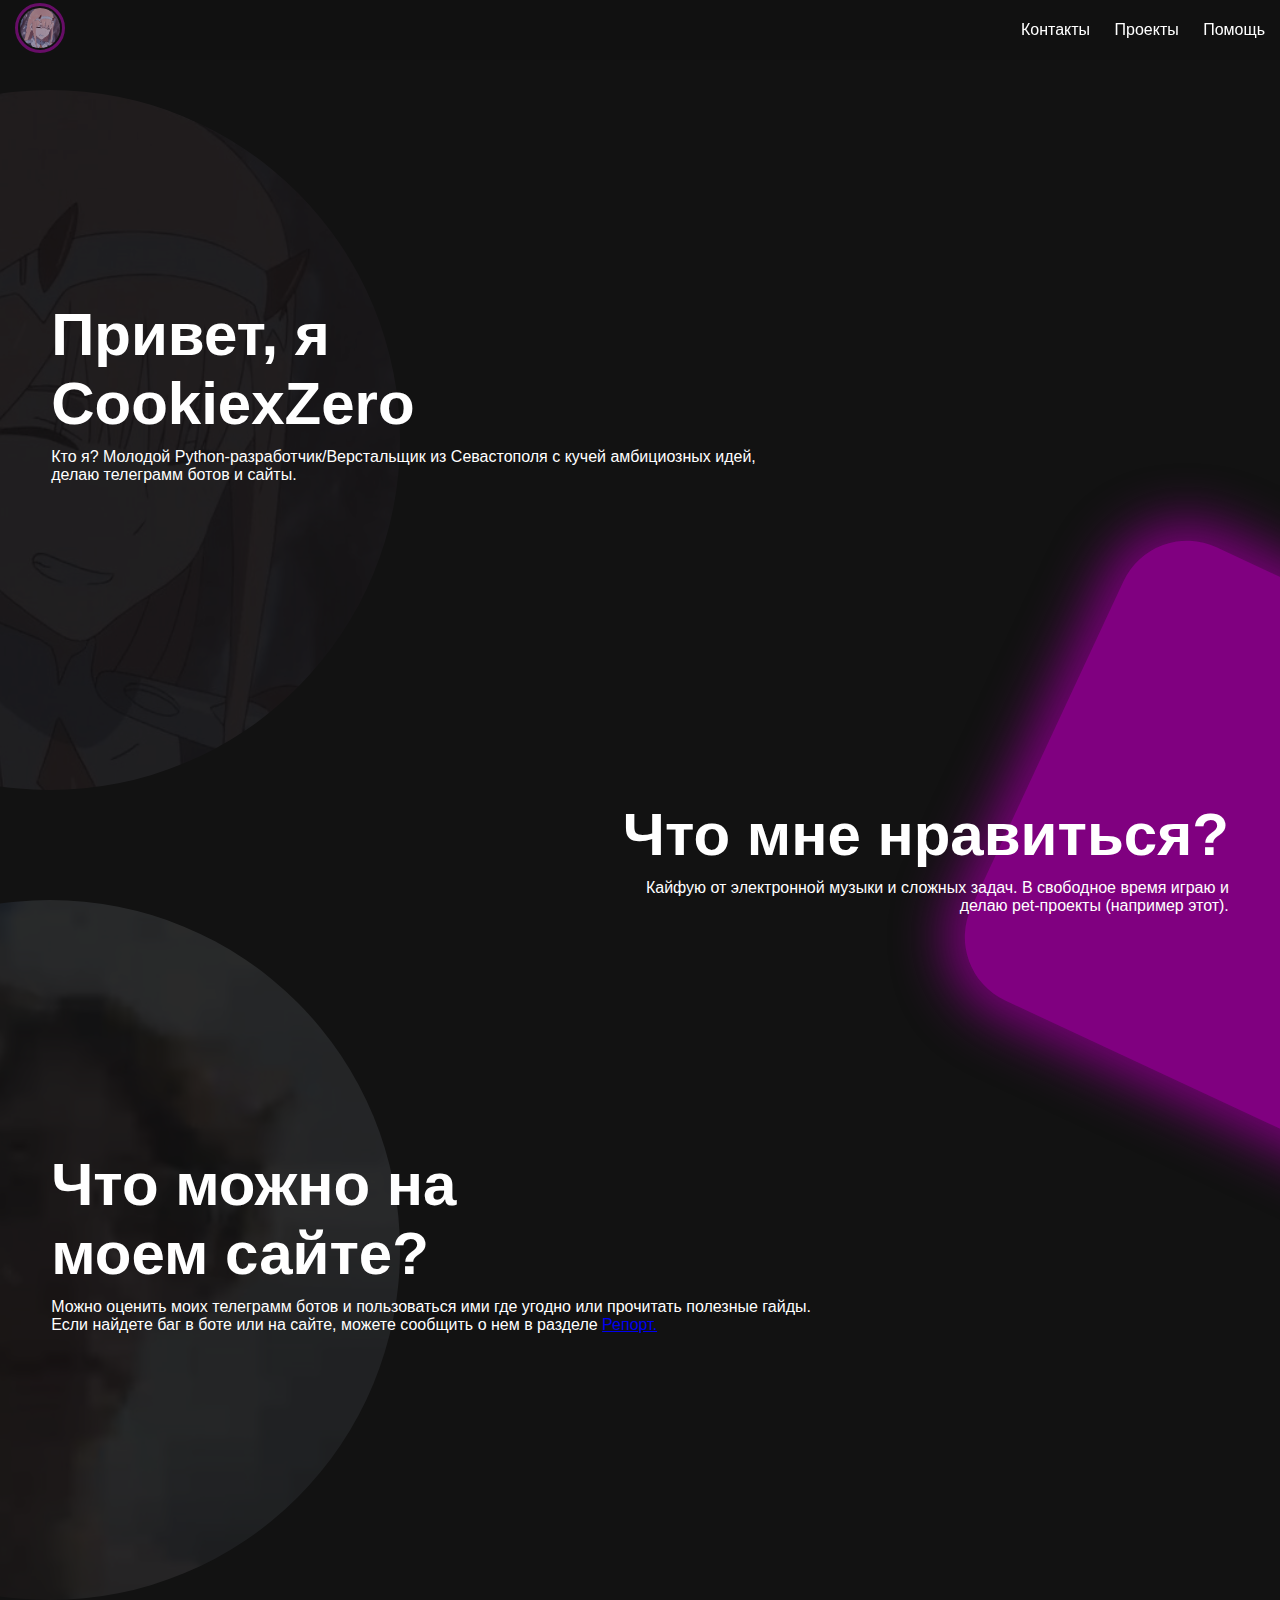
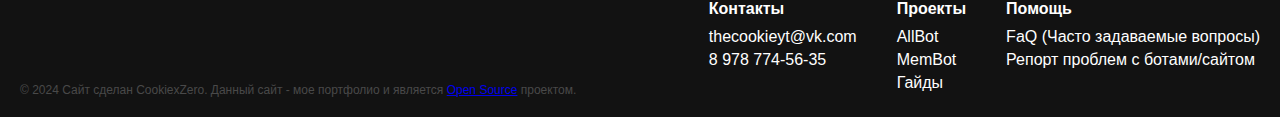
==== main/index.html @ 76f1d52a "огромный багфикс, мелкие фишки, переработка структуры сайта, изменение структуры папок" ====
<!DOCTYPE html>
<html lang="ru">
<head>
    <meta charset="UTF-8">
    <meta name="viewport" content="width=device-width, initial-scale=1.0">
    <title>Приветики) Давай знакомиться <3</title>
    <!-- линки файлов хз -->
    <link rel="stylesheet" href="/css/style.css">
    <link rel="stylesheet" href="/js/script.js">
</head>
<body>
    <!-- типо хеадер -->
    <header>
        <a href="index.html"><img src="/img/avatar.jpg" alt="Аватарка" class="avatar"></a>
        <nav>
            <a href="#link1">Контакты</a>
            <a href="#link2">Проекты</a>
            <a href="#link3">Помощь</a>
        </nav>
    </header>
    <div class="content">
        <img src="/img/avatar.jpg" alt="аватар" class="rotated-avatar">
        <div class="container1">
        <div class="text-container">
            <p class="title">Привет, я <br>CookiexZero</p>
            <p class="description">Кто я? Молодой Python-разработчик/Верстальщик из Севастополя с кучей амбициозных идей, <br>делаю телеграмм ботов и сайты.</p>
        </div>
        </div>
    

        <div class="rotated-square"></div>
        
    </div>
    <div class="content2">
    <div class="star-container">
        <img src="/img/photo2.JPG" alt="аватар тг" class="rotated-avatar rotated-avatar2">
    </div>  
        <div class="text-container-star">
          <h2 class="title-star">Что мне нравиться?</h2>
          <p class="description-star">Кайфую от электронной музыки и сложных задач. В свободное время играю и делаю pet-проекты (например этот).</p>
      </div>
      <div class="text3 text-container">
        <p class="title">Что можно на <br>моем сайте?</p>
            <p class="description">Можно оценить моих телеграмм ботов и пользоваться ими где угодно или прочитать полезные гайды. <br>Если найдете баг в боте или на сайте, можете сообщить о нем в разделе <a href="#">Репорт.</a></p>
      </div>
    
    </div>
    <footer>
        <div class="footer-content">
            <div class="footer-section">
                <h4>Контакты</h4>
                <ul>
                    <li><a href="mailto:thecookieyt@vk.com">thecookieyt@vk.com</a></li>
                    <li><a href="tel:+79787745635">8 978 774-56-35</a></li>
                </ul>
            </div>
            <div class="footer-section">
                <h4>Проекты</h4>
                <ul>
                    <li><a href="#">AllBot</a></li>
                    <li><a href="#">MemBot</a></li>
                    <li><a href="#">Гайды</a></li>
                </ul>
            </div>
            <div class="footer-section">
                <h4>Помощь</h4>
                <ul>
                    <li><a href="#">FaQ (Часто задаваемые вопросы)</a></li>
                    <li><a href="#">Репорт проблем с ботами/сайтом</a></li>
                </ul>
            </div>
        </div>
        <div class="footer-description">
            <p>© 2024 Сайт сделан CookiexZero. Данный сайт - мое портфолио и является <a href="https://github.com/CookiexZero/cookiexzeromainsite" target="_blank">Open Source</a> проектом.</p>
        </div>
    </footer>
    
</body>
</html>
---- css/style.css ----
* {
    margin: 0;
    padding: 0;
    box-sizing: border-box;
}

body {
    font-family: 'Segoe UI', Tahoma, Geneva, Verdana, sans-serif;
    background-color: #121212;
    color: #ffffff;
    overflow-x: hidden;
    display: flex;
    flex-direction: column;
    min-height: 100vh; /* Ensure body takes up full viewport height */
}

header {
    font-family: 'Segoe UI', Tahoma, Geneva, Verdana, sans-serif;
    display: flex;
    justify-content: space-between;
    align-items: center;
    padding: 15px; /* Reduced padding */
    background-color: rgba(18, 18, 18, 0.8);
    position: fixed;
    top: 0;
    left: 0;
    width: 100%;
    height: 60px;
    z-index: 1000;
    backdrop-filter: blur(6px); /* Applied blur to header */
}

.avatar {
    width: 50px;
    height: 50px;
    border-radius: 50%;
    transition: transform 0.3s ease;
    position: relative;
    border: 3px solid rgba(139, 12, 139, 0.7); /* Фиолетовая обводка вокруг аватарки */
    padding: 2px; /* Отступ между аватаркой и обводкой */
}


.avatar:hover {
    transform: scale(1.1);
}

nav a {
    margin-left: 20px;
    text-decoration: none;
    color: #ffffff; /* Цвет ссылок */
    font-size: 16px;
}

/* Убираем изменение цвета при наведении */
nav a:hover {
    color: #ffffff; /* Цвет при наведении */
}

/* Убираем фиолетовый цвет для посещённых ссылок */
nav a:visited {
    color: #ffffff; /* Цвет для посещённых ссылок */
}

.rotated-square {
    width: 500px;
    height: 500px;
    background-color: #800080;
    border-radius: 70px;
    position: absolute;
    top: 600px;
    left: 80%;
    transform: rotate(25deg);
    transition: transform 0.3s ease;
    box-shadow: 0 0 50px 20px rgba(128, 0, 128, 0.9);
}

.rotated-square:hover {
    transform: rotate(30deg);
}

.rotated-avatar {
    width: 700px;
    height: 700px;
    border-radius: 50%;
    position: absolute;
    top: 10%;
    left: -300px;
    opacity: 0.1;
    transition: opacity 0.3s ease;
    color: black; /* This doesn't visually do anything since it's a background element */
}

.rotated-avatar:hover {
    opacity: 0.3;
}

.text-container {
    font-family: 'Segoe UI', Tahoma, Geneva, Verdana, sans-serif;
    position: absolute;
    top: 300px;
    /* left: 30%; */
    /* transform: translate(-50%, -50%); */
    text-align: left;
    margin-left: 4%;
}

.title {
    font-family: 'Segoe UI', Tahoma, Geneva, Verdana, sans-serif;
    font-size: 60px;
    font-weight: 800;
    margin-bottom: 10px;
}

.description a:visited {
    color: #ffffff;
}

.description {
    font-size: 16px;
}


.content {
    flex: 1;
    padding-top: 60px; /* Space for fixed header */
    padding-bottom: 80px; /* Space for fixed footer */ 
    text-align: left; /* Consistent text alignment */
}


footer {
    /* background-color: #121212; */
    color: #ffffff;
    padding: 20px;
    position: relative;
    bottom: 0;
    left: 0;
    width: 100%;
    display: flex;
    justify-content: space-between; /* Оставляем это для колонки справа */
    align-items: flex-end; /* Центрируем элементы по вертикали */
    z-index: 1000;
}

.footer-content {
    display: flex;
    justify-content: flex-end; /* Перемещаем колонки вправо */
    flex-grow: 1; /* Позволяем колонкам занимать доступное пространство */
}

.footer-section {
    margin-left: 40px;
}

.footer-section a {
    text-decoration: none; /* Убираем подчеркивание */
    color: #ffffff; /* Цвет ссылок */
}

/* Убираем фиолетовый цвет для посещённых ссылок в футере */
.footer-section a:visited {
    color: #ffffff; /* Цвет для посещённых ссылок */
}

/* Убираем изменение цвета при наведении на ссылки в футере */
.footer-section a:hover {
    color: #ffffff; /* Цвет при наведении */
}

.footer-section h4 {
    font-family: 'Segoe UI', Tahoma, Geneva, Verdana, sans-serif;
    margin-bottom: 10px;
}

.footer-section ul {
    list-style: none;
    padding: 0;
}

.footer-section li {
    margin: 5px 0;
}

.footer-description {
    font-family: 'Segoe UI', Tahoma, Geneva, Verdana, sans-serif;
    margin-top: 20px;
    font-size: 12px;
    text-align: left; /* Выровнять текст влево */
    color: #494949;
    position: absolute; /* Фиксируем позицию описания */
    bottom: 20px; /* Отступ снизу */
    left: 20px; /* Отступ слева */
}

.footer-description a:visited {
    color: #494949;
}

.star-container {
    /* position: relative; */
    display: flex;
    align-items: center;
    margin-top: 50px; /* Отступ сверху для разделения */
}

.text-container-star {
    font-family: 'Segoe UI', Tahoma, Geneva, Verdana, sans-serif;
    position: absolute;
    top: 800px;
    left: 47%;
    /* transform: translate(-50%, -50%); */
    text-align: right;
    margin-right: 4%;
}

.title-star {
    font-family: 'Segoe UI', Tahoma, Geneva, Verdana, sans-serif;
    font-size: 60px; /* Размер заголовка */
    font-weight: 800;
    margin-bottom: 10px;
}

.description-star {
    font-size: 16px; /* Размер описания */
}
.content2 {
    flex: 1;
    padding-top: 60px; /* Space for fixed header */
    padding-bottom: 80px; /* Space for fixed footer */ 
    text-align: left; /* Consistent text alignment */
    margin-top: 550px;
}
.rotated-avatar2 {
    /* margin-top: 300px; */
    position: relative;
    top: 100px;
}

.text3 {
    top: 1150px;
}
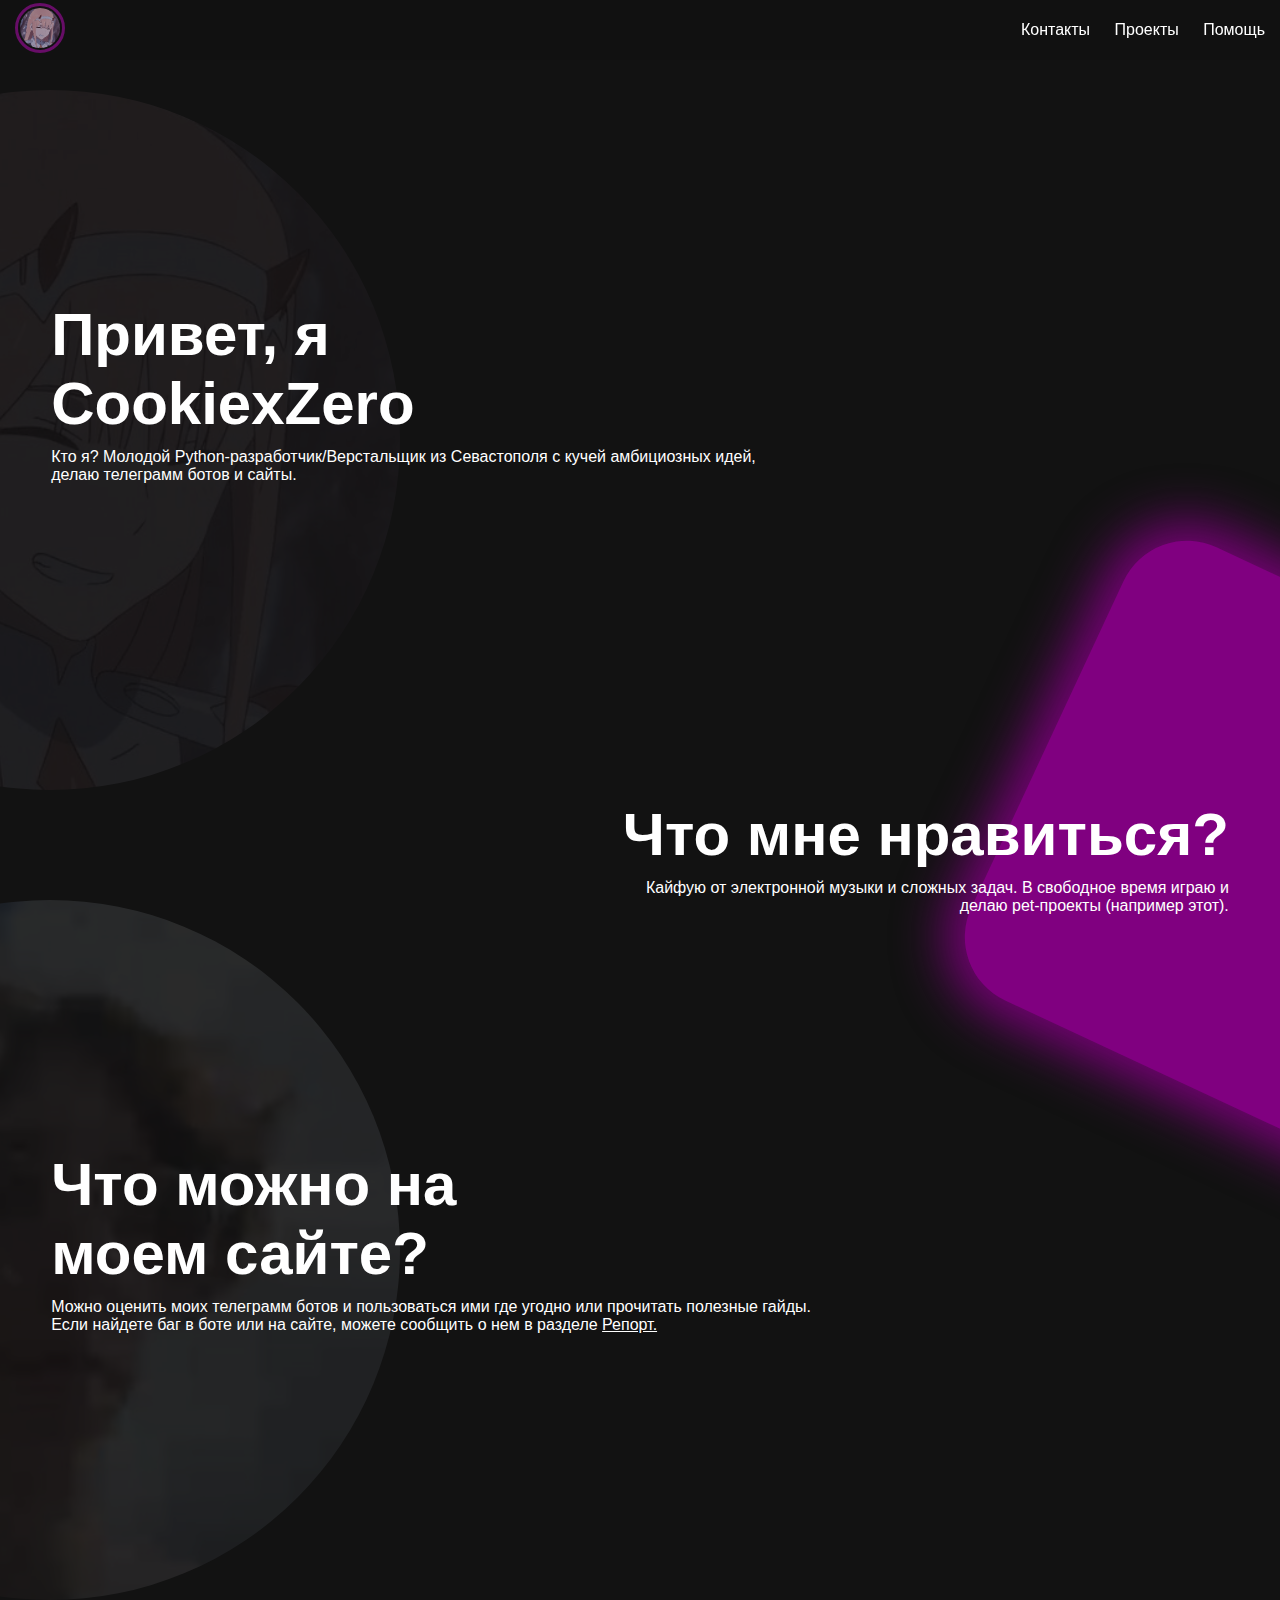
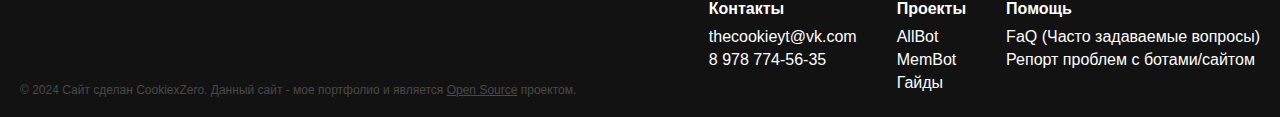
==== commit 25281660: "мелкие правки + анимация фото при наведении + фавиконка" ====
--- a/main/index.html
+++ b/main/index.html
@@ -4,9 +4,9 @@
     <meta charset="UTF-8">
     <meta name="viewport" content="width=device-width, initial-scale=1.0">
     <title>Приветики) Давай знакомиться <3</title>
-    <!-- линки файлов хз -->
+    <!-- линки хз -->
+    <link rel="icon" href="/img/favicon.ico">
     <link rel="stylesheet" href="/css/style.css">
-    <link rel="stylesheet" href="/js/script.js">
 </head>
 <body>
     <!-- типо хеадер -->
@@ -18,6 +18,7 @@
             <a href="#link3">Помощь</a>
         </nav>
     </header>
+    <!-- говнокод начало -->
     <div class="content">
         <img src="/img/avatar.jpg" alt="аватар" class="rotated-avatar">
         <div class="container1">
@@ -43,8 +44,10 @@
         <p class="title">Что можно на <br>моем сайте?</p>
             <p class="description">Можно оценить моих телеграмм ботов и пользоваться ими где угодно или прочитать полезные гайды. <br>Если найдете баг в боте или на сайте, можете сообщить о нем в разделе <a href="#">Репорт.</a></p>
       </div>
-    
     </div>
+    <!-- говнокод конец -->
+
+    <!-- футер и в африке футер -->
     <footer>
         <div class="footer-content">
             <div class="footer-section">
@@ -57,8 +60,8 @@
             <div class="footer-section">
                 <h4>Проекты</h4>
                 <ul>
-                    <li><a href="#">AllBot</a></li>
-                    <li><a href="#">MemBot</a></li>
+                    <li><a href="https://t.me/alltoggle_bot" target="_blank">AllBot</a></li>
+                    <li><a href="#" target="_blank">MemBot</a></li>
                     <li><a href="#">Гайды</a></li>
                 </ul>
             </div>
@@ -74,6 +77,8 @@
             <p>© 2024 Сайт сделан CookiexZero. Данный сайт - мое портфолио и является <a href="https://github.com/CookiexZero/cookiexzeromainsite" target="_blank">Open Source</a> проектом.</p>
         </div>
     </footer>
-    
+
+<!-- js конектим))) -->
+    <script src="/js/script.js"></script>
 </body>
 </html>--- a/css/style.css
+++ b/css/style.css
@@ -11,15 +11,15 @@
     overflow-x: hidden;
     display: flex;
     flex-direction: column;
-    min-height: 100vh; /* Ensure body takes up full viewport height */
+    min-height: 100vh;
 }
 
 header {
-    font-family: 'Segoe UI', Tahoma, Geneva, Verdana, sans-serif;
+     
     display: flex;
     justify-content: space-between;
     align-items: center;
-    padding: 15px; /* Reduced padding */
+    padding: 15px;
     background-color: rgba(18, 18, 18, 0.8);
     position: fixed;
     top: 0;
@@ -27,14 +27,14 @@
     width: 100%;
     height: 60px;
     z-index: 1000;
-    backdrop-filter: blur(6px); /* Applied blur to header */
+    backdrop-filter: blur(6px);
 }
 
 .avatar {
     width: 50px;
     height: 50px;
     border-radius: 50%;
-    transition: transform 0.3s ease;
+    transition: transform 0.3s ease-in-out;
     position: relative;
     border: 3px solid rgba(139, 12, 139, 0.7); /* Фиолетовая обводка вокруг аватарки */
     padding: 2px; /* Отступ между аватаркой и обводкой */
@@ -48,18 +48,16 @@
 nav a {
     margin-left: 20px;
     text-decoration: none;
-    color: #ffffff; /* Цвет ссылок */
+    color: #ffffff;
     font-size: 16px;
 }
 
-/* Убираем изменение цвета при наведении */
 nav a:hover {
-    color: #ffffff; /* Цвет при наведении */
-}
-
-/* Убираем фиолетовый цвет для посещённых ссылок */
+    color: #ffffff;
+}
+
 nav a:visited {
-    color: #ffffff; /* Цвет для посещённых ссылок */
+    color: #ffffff;
 }
 
 .rotated-square {
@@ -71,7 +69,7 @@
     top: 600px;
     left: 80%;
     transform: rotate(25deg);
-    transition: transform 0.3s ease;
+    transition: transform 0.3s ease-in-out;
     box-shadow: 0 0 50px 20px rgba(128, 0, 128, 0.9);
 }
 
@@ -87,26 +85,25 @@
     top: 10%;
     left: -300px;
     opacity: 0.1;
-    transition: opacity 0.3s ease;
-    color: black; /* This doesn't visually do anything since it's a background element */
+    transition: all 0.3s ease-in-out;
+    color: black;
 }
 
 .rotated-avatar:hover {
     opacity: 0.3;
+    transform: scale(0.99);
 }
 
 .text-container {
-    font-family: 'Segoe UI', Tahoma, Geneva, Verdana, sans-serif;
+     
     position: absolute;
     top: 300px;
-    /* left: 30%; */
-    /* transform: translate(-50%, -50%); */
     text-align: left;
     margin-left: 4%;
 }
 
 .title {
-    font-family: 'Segoe UI', Tahoma, Geneva, Verdana, sans-serif;
+     
     font-size: 60px;
     font-weight: 800;
     margin-bottom: 10px;
@@ -154,22 +151,22 @@
 }
 
 .footer-section a {
-    text-decoration: none; /* Убираем подчеркивание */
-    color: #ffffff; /* Цвет ссылок */
-}
-
-/* Убираем фиолетовый цвет для посещённых ссылок в футере */
+    text-decoration: none;
+    color: #ffffff;
+}
+
+
 .footer-section a:visited {
-    color: #ffffff; /* Цвет для посещённых ссылок */
-}
-
-/* Убираем изменение цвета при наведении на ссылки в футере */
+    color: #ffffff;
+}
+
+
 .footer-section a:hover {
-    color: #ffffff; /* Цвет при наведении */
+    color: #ffffff; 
 }
 
 .footer-section h4 {
-    font-family: 'Segoe UI', Tahoma, Geneva, Verdana, sans-serif;
+     
     margin-bottom: 10px;
 }
 
@@ -183,7 +180,7 @@
 }
 
 .footer-description {
-    font-family: 'Segoe UI', Tahoma, Geneva, Verdana, sans-serif;
+     
     margin-top: 20px;
     font-size: 12px;
     text-align: left; /* Выровнять текст влево */
@@ -197,6 +194,10 @@
     color: #494949;
 }
 
+.footer-description a {
+    color: #494949;
+}
+
 .star-container {
     /* position: relative; */
     display: flex;
@@ -205,7 +206,7 @@
 }
 
 .text-container-star {
-    font-family: 'Segoe UI', Tahoma, Geneva, Verdana, sans-serif;
+     
     position: absolute;
     top: 800px;
     left: 47%;
@@ -215,7 +216,7 @@
 }
 
 .title-star {
-    font-family: 'Segoe UI', Tahoma, Geneva, Verdana, sans-serif;
+     
     font-size: 60px; /* Размер заголовка */
     font-weight: 800;
     margin-bottom: 10px;
@@ -240,3 +241,7 @@
 .text3 {
     top: 1150px;
 }
+
+.text3 a{
+    color: #ffffff;
+}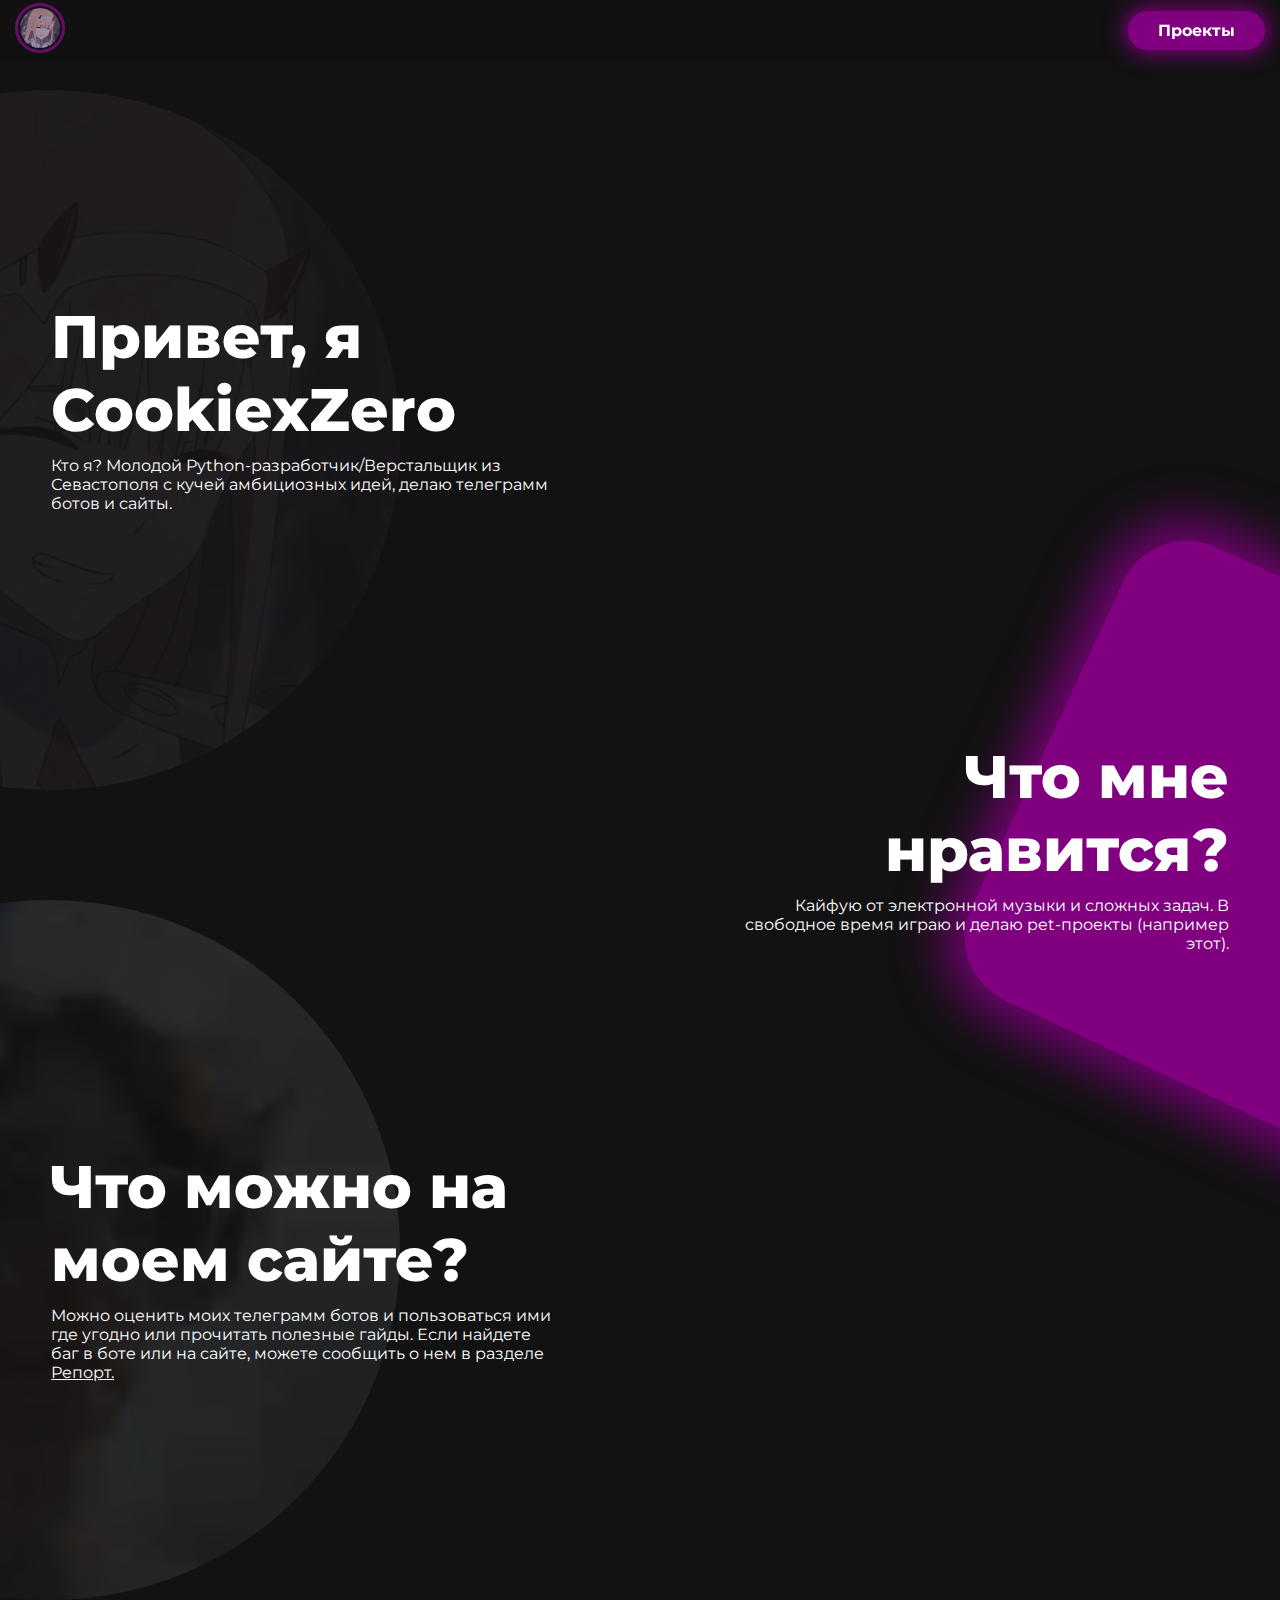
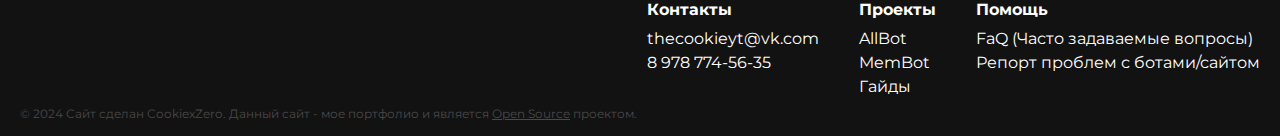
==== commit 0b116971: "исправление футера, изменение принципа позиционирования правого блока текста, изменения навбара" ====
--- a/main/index.html
+++ b/main/index.html
@@ -7,15 +7,17 @@
     <!-- линки хз -->
     <link rel="icon" href="/img/favicon.ico">
     <link rel="stylesheet" href="/css/style.css">
+    <link rel="preconnect" href="https://fonts.googleapis.com">
+    <link rel="preconnect" href="https://fonts.gstatic.com" crossorigin>
+    <link href="https://fonts.googleapis.com/css2?family=Montserrat:ital,wght@0,100..900;1,100..900&display=swap" rel="stylesheet">
 </head>
 <body>
     <!-- типо хеадер -->
     <header>
-        <a href="index.html"><img src="/img/avatar.jpg" alt="Аватарка" class="avatar"></a>
+        <a href="/main/index.html"><img src="/img/avatar.jpg" alt="Аватарка" class="avatar"></a>
         <nav>
-            <a href="#link1">Контакты</a>
-            <a href="#link2">Проекты</a>
-            <a href="#link3">Помощь</a>
+                <a class="button52" href="/projects/projects.html">Проекты</a>
+            </div>
         </nav>
     </header>
     <!-- говнокод начало -->
@@ -23,8 +25,8 @@
         <img src="/img/avatar.jpg" alt="аватар" class="rotated-avatar">
         <div class="container1">
         <div class="text-container">
-            <p class="title">Привет, я <br>CookiexZero</p>
-            <p class="description">Кто я? Молодой Python-разработчик/Верстальщик из Севастополя с кучей амбициозных идей, <br>делаю телеграмм ботов и сайты.</p>
+            <p class="title">Привет, я CookiexZero</p>
+            <p class="description">Кто я? Молодой Python-разработчик/Верстальщик из Севастополя с кучей амбициозных идей, делаю телеграмм ботов и сайты.</p>
         </div>
         </div>
     
@@ -37,12 +39,12 @@
         <img src="/img/photo2.JPG" alt="аватар тг" class="rotated-avatar rotated-avatar2">
     </div>  
         <div class="text-container-star">
-          <h2 class="title-star">Что мне нравиться?</h2>
+          <h2 class="title-star">Что мне нравится?</h2>
           <p class="description-star">Кайфую от электронной музыки и сложных задач. В свободное время играю и делаю pet-проекты (например этот).</p>
       </div>
       <div class="text3 text-container">
-        <p class="title">Что можно на <br>моем сайте?</p>
-            <p class="description">Можно оценить моих телеграмм ботов и пользоваться ими где угодно или прочитать полезные гайды. <br>Если найдете баг в боте или на сайте, можете сообщить о нем в разделе <a href="#">Репорт.</a></p>
+        <p class="title">Что можно на моем сайте?</p>
+            <p class="description">Можно оценить моих телеграмм ботов и пользоваться ими где угодно или прочитать полезные гайды. Если найдете баг в боте или на сайте, можете сообщить о нем в разделе <a href="/report/report.html">Репорт.</a></p>
       </div>
     </div>
     <!-- говнокод конец -->
@@ -68,8 +70,8 @@
             <div class="footer-section">
                 <h4>Помощь</h4>
                 <ul>
-                    <li><a href="#">FaQ (Часто задаваемые вопросы)</a></li>
-                    <li><a href="#">Репорт проблем с ботами/сайтом</a></li>
+                    <li><a href="/FaQ/faq.html">FaQ (Часто задаваемые вопросы)</a></li>
+                    <li><a href="/report/report.html">Репорт проблем с ботами/сайтом</a></li>
                 </ul>
             </div>
         </div>
--- a/css/style.css
+++ b/css/style.css
@@ -1,3 +1,5 @@
+/* @import url('https://fonts.googleapis.com/css2?family=Montserrat:ital,wght@0,100..900;1,100..900&display=swap'); */
+
 * {
     margin: 0;
     padding: 0;
@@ -5,13 +7,17 @@
 }
 
 body {
-    font-family: 'Segoe UI', Tahoma, Geneva, Verdana, sans-serif;
+    font-family: Montserrat, sans-serif;
     background-color: #121212;
     color: #ffffff;
     overflow-x: hidden;
     display: flex;
     flex-direction: column;
     min-height: 100vh;
+}
+
+body p, h1, h2, h3, h4, h5, h6 {
+    cursor: context-menu;
 }
 
 header {
@@ -129,7 +135,10 @@
 footer {
     /* background-color: #121212; */
     color: #ffffff;
-    padding: 20px;
+    padding-top: 20px;
+    padding-right: 20px;
+    padding-bottom: 35px;
+    padding-left: 20px;
     position: relative;
     bottom: 0;
     left: 0;
@@ -183,11 +192,11 @@
      
     margin-top: 20px;
     font-size: 12px;
-    text-align: left; /* Выровнять текст влево */
+    text-align: left;
     color: #494949;
-    position: absolute; /* Фиксируем позицию описания */
-    bottom: 20px; /* Отступ снизу */
-    left: 20px; /* Отступ слева */
+    position: absolute;
+    bottom: 15px;
+    left: 20px;
 }
 
 .footer-description a:visited {
@@ -199,41 +208,38 @@
 }
 
 .star-container {
-    /* position: relative; */
     display: flex;
     align-items: center;
-    margin-top: 50px; /* Отступ сверху для разделения */
+    margin-top: 50px;
 }
 
 .text-container-star {
-     
-    position: absolute;
-    top: 800px;
-    left: 47%;
-    /* transform: translate(-50%, -50%); */
+    position: absolute;
+    top: 740px;
+    right: 0;
     text-align: right;
     margin-right: 4%;
 }
 
 .title-star {
      
-    font-size: 60px; /* Размер заголовка */
+    font-size: 60px;
     font-weight: 800;
     margin-bottom: 10px;
 }
 
 .description-star {
-    font-size: 16px; /* Размер описания */
+    font-size: 16px;
 }
 .content2 {
     flex: 1;
-    padding-top: 60px; /* Space for fixed header */
-    padding-bottom: 80px; /* Space for fixed footer */ 
-    text-align: left; /* Consistent text alignment */
+    padding-top: 60px;
+    padding-bottom: 80px;
+    text-align: left;
     margin-top: 550px;
 }
 .rotated-avatar2 {
-    /* margin-top: 300px; */
+
     position: relative;
     top: 100px;
 }
@@ -244,4 +250,28 @@
 
 .text3 a{
     color: #ffffff;
+}
+
+.button52 {
+    display: inline-flex;
+    background-color: #800080;
+    border-radius: 20px;
+    box-shadow: 0 0 20px 5px rgba(128, 0, 128, 0.9);
+    opacity: 1.0;
+    transition: all 0.2s ease-in-out;
+    text-align: center;
+    align-items: center;
+    padding: 10px 30px;
+    cursor: pointer;
+    font-size: 16px;
+    font-weight: 700;
+}
+
+.button52:hover {
+    opacity: 0.7;
+    transform: scale(0.98);
+}
+
+.description, .title, .text-container-star {
+    width: 500px;
 }